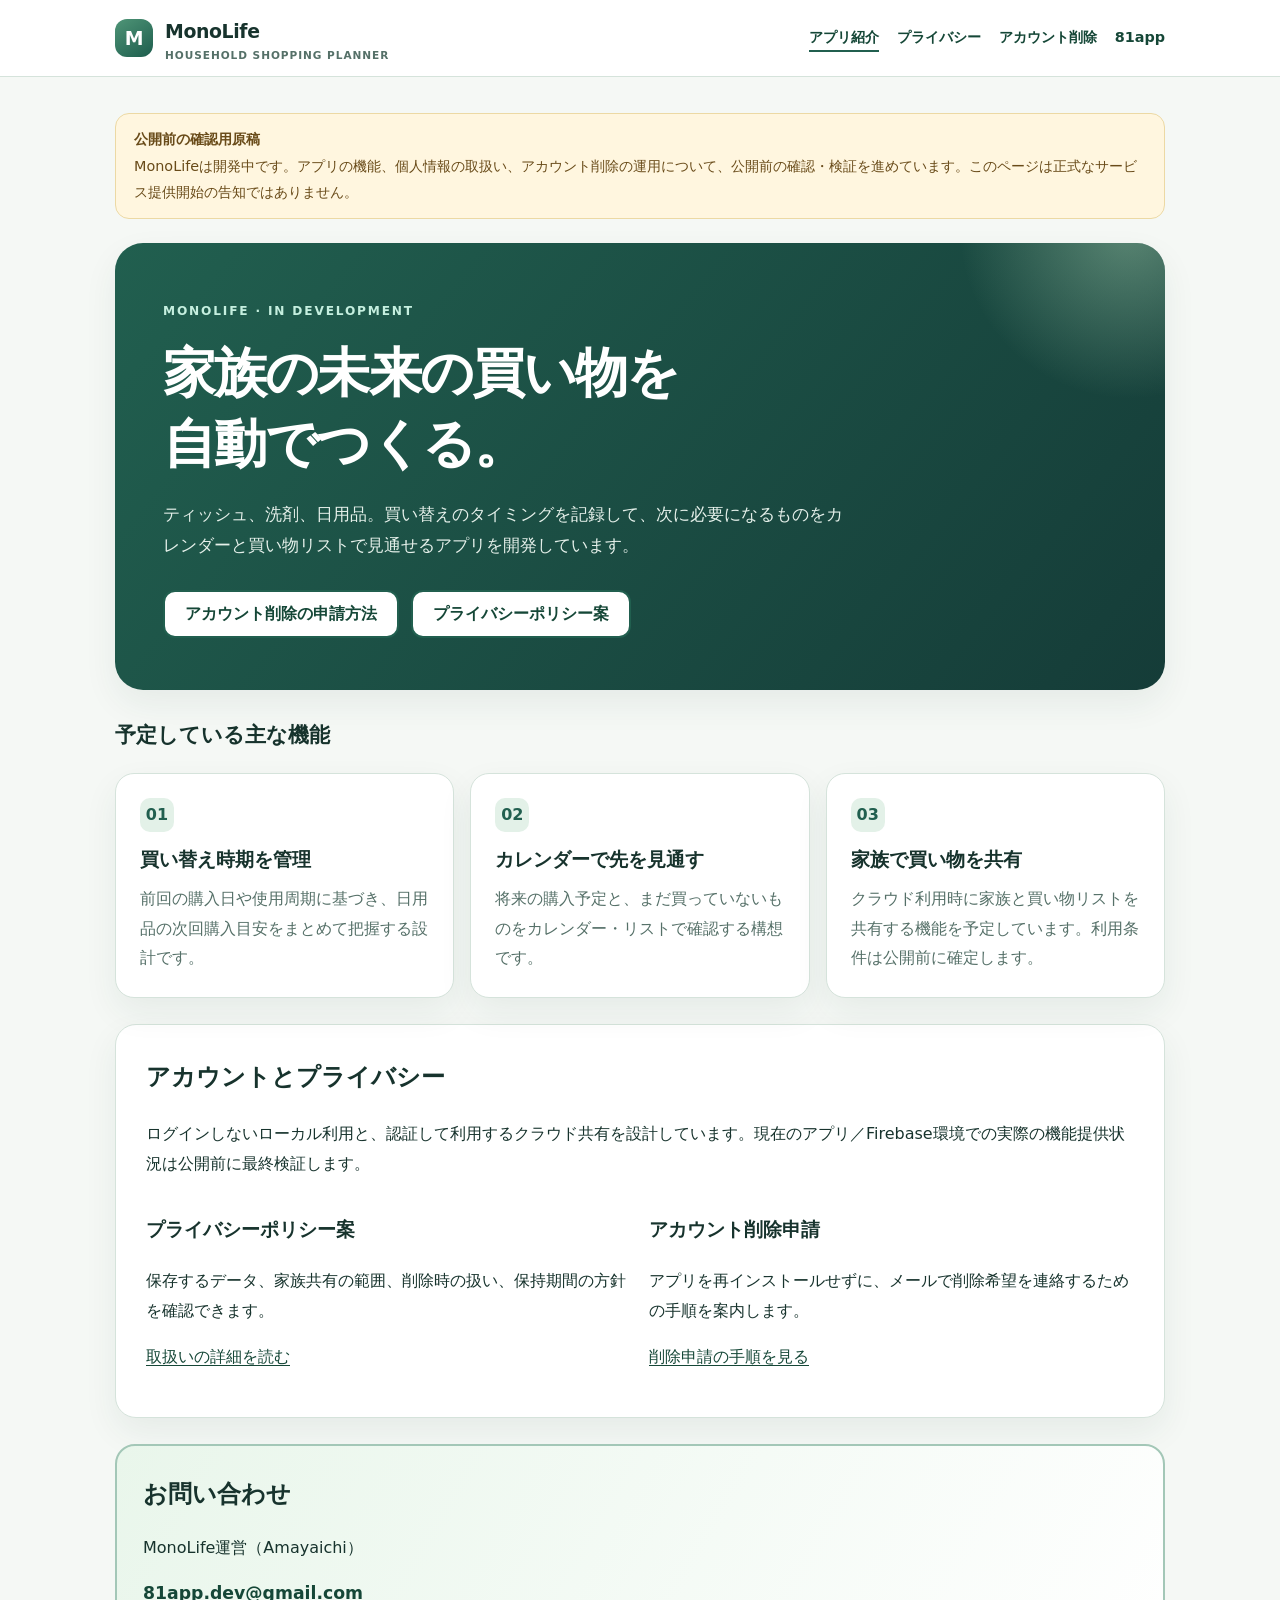
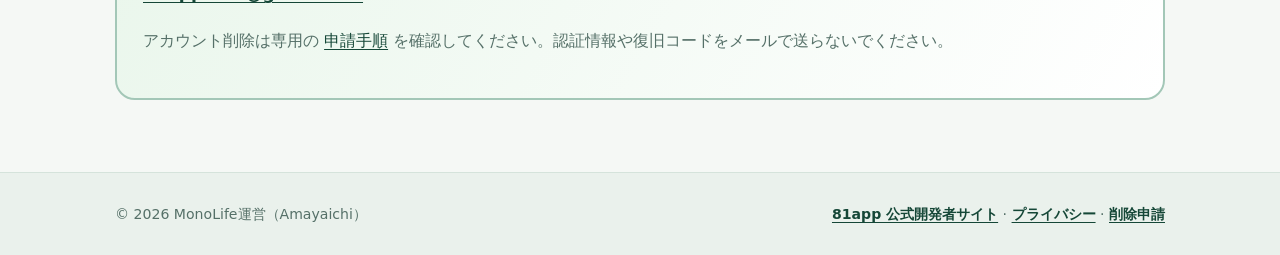
==== monolife/index.html @ e545bc0d "docs(site): add unreleased MonoLife introduction draft" ====
<!doctype html>
<html lang="ja">
<head>
  <meta charset="utf-8">
  <meta name="viewport" content="width=device-width, initial-scale=1">
  <meta name="robots" content="noindex, nofollow">
  <meta name="description" content="MonoLifeは消耗品の買い替え時期と家族の買い物予定を管理する、開発中のアプリです。">
  <title>MonoLife | 家族の未来の買い物を自動でつくる</title>
  <link rel="stylesheet" href="assets/site.css">
</head>
<body>
  <header class="site-header">
    <div class="wrap header-inner">
      <a class="brand" href="./" aria-label="MonoLife トップページ">
        <span class="brand-icon" aria-hidden="true">M</span>
        <span>MonoLife<small>Household shopping planner</small></span>
      </a>
      <nav class="site-nav" aria-label="サイト内ナビゲーション">
        <a href="./" aria-current="page">アプリ紹介</a>
        <a href="privacy-policy/">プライバシー</a>
        <a href="account-deletion/">アカウント削除</a>
        <a href="../">81app</a>
      </nav>
    </div>
  </header>
  <main class="wrap">
    <aside class="notice" aria-label="公開準備中">
      <strong>公開前の確認用原稿</strong>
      MonoLifeは開発中です。アプリの機能、個人情報の取扱い、アカウント削除の運用について、公開前の確認・検証を進めています。このページは正式なサービス提供開始の告知ではありません。
    </aside>
    <section class="hero">
      <span class="eyebrow">MonoLife · In development</span>
      <h1>家族の未来の買い物を<br>自動でつくる。</h1>
      <p>ティッシュ、洗剤、日用品。買い替えのタイミングを記録して、次に必要になるものをカレンダーと買い物リストで見通せるアプリを開発しています。</p>
      <div class="actions">
        <a class="button" href="account-deletion/">アカウント削除の申請方法</a>
        <a class="button" href="privacy-policy/">プライバシーポリシー案</a>
      </div>
    </section>
    <section class="section" aria-labelledby="features-title">
      <h2 id="features-title">予定している主な機能</h2>
      <div class="cards">
        <article class="card">
          <span class="step" aria-hidden="true">01</span>
          <h3>買い替え時期を管理</h3>
          <p>前回の購入日や使用周期に基づき、日用品の次回購入目安をまとめて把握する設計です。</p>
        </article>
        <article class="card">
          <span class="step" aria-hidden="true">02</span>
          <h3>カレンダーで先を見通す</h3>
          <p>将来の購入予定と、まだ買っていないものをカレンダー・リストで確認する構想です。</p>
        </article>
        <article class="card">
          <span class="step" aria-hidden="true">03</span>
          <h3>家族で買い物を共有</h3>
          <p>クラウド利用時に家族と買い物リストを共有する機能を予定しています。利用条件は公開前に確定します。</p>
        </article>
      </div>
    </section>
    <section class="surface" aria-labelledby="account-title">
      <h2 id="account-title">アカウントとプライバシー</h2>
      <p>ログインしないローカル利用と、認証して利用するクラウド共有を設計しています。現在のアプリ／Firebase環境での実際の機能提供状況は公開前に最終検証します。</p>
      <div class="split">
        <div>
          <h3>プライバシーポリシー案</h3>
          <p>保存するデータ、家族共有の範囲、削除時の扱い、保持期間の方針を確認できます。</p>
          <p><a href="privacy-policy/">取扱いの詳細を読む</a></p>
        </div>
        <div>
          <h3>アカウント削除申請</h3>
          <p>アプリを再インストールせずに、メールで削除希望を連絡するための手順を案内します。</p>
          <p><a href="account-deletion/">削除申請の手順を見る</a></p>
        </div>
      </div>
    </section>
    <section class="contact" aria-labelledby="contact-title">
      <h2 id="contact-title">お問い合わせ</h2>
      <p>MonoLife運営（Amayaichi）</p>
      <p><a class="email" href="mailto:81app.dev@gmail.com?subject=MonoLife%20Inquiry">81app.dev@gmail.com</a></p>
      <p class="muted">アカウント削除は専用の <a href="account-deletion/">申請手順</a> を確認してください。認証情報や復旧コードをメールで送らないでください。</p>
    </section>
  </main>
  <footer class="site-footer">
    <div class="wrap footer-inner">
      <p>© 2026 MonoLife運営（Amayaichi）</p>
      <p><a href="../">81app 公式開発者サイト</a> · <a href="privacy-policy/">プライバシー</a> · <a href="account-deletion/">削除申請</a></p>
    </div>
  </footer>
</body>
</html>
---- monolife/assets/site.css ----
:root{
  color-scheme:light;
  --bg:#f5f8f5;--paper:#ffffff;--ink:#17332d;--muted:#557068;
  --brand:#215f4f;--brand-deep:#154737;--mint:#e3f1e8;
  --line:#d5e3db;--warm:#fff6df;--warm-border:#ecd9a4;
  --shadow:0 14px 34px rgba(24,64,52,.07);
}
*{box-sizing:border-box}
html{scroll-behavior:smooth}
body{margin:0;min-height:100vh;color:var(--ink);background:var(--bg);
  font:16px/1.85 system-ui,-apple-system,BlinkMacSystemFont,"Segoe UI","Noto Sans JP",sans-serif}
a{color:var(--brand-deep);text-underline-offset:3px}
a:hover{color:#0d6750}
a:focus-visible,button:focus-visible{outline:3px solid #b78318;outline-offset:4px;border-radius:5px}
.visually-hidden{position:absolute!important;clip:rect(0 0 0 0);height:1px;width:1px;overflow:hidden;white-space:nowrap}
.wrap{width:min(1050px,calc(100% - 40px));margin-inline:auto}
.site-header{background:rgba(255,255,255,.96);border-bottom:1px solid var(--line)}
.header-inner{min-height:76px;display:flex;align-items:center;justify-content:space-between;gap:20px}
.brand{display:flex;align-items:center;gap:12px;text-decoration:none;color:var(--ink);font-size:1.18rem;font-weight:800;letter-spacing:-.02em}
.brand-icon{display:grid;place-items:center;width:38px;height:38px;border-radius:12px;color:white;background:linear-gradient(145deg,#4f9577,#1d5d4d);font-weight:800}
.brand small{display:block;font-size:.66rem;line-height:1.2;color:var(--muted);letter-spacing:.09em;font-weight:700;text-transform:uppercase}
.site-nav{display:flex;gap:18px;flex-wrap:wrap}
.site-nav a{font-size:.9rem;font-weight:700;text-decoration:none}
.site-nav a[aria-current="page"]{border-bottom:2px solid var(--brand);color:var(--brand-deep)}
main{padding:36px 0 72px}
.notice{border:1px solid var(--warm-border);border-radius:14px;background:var(--warm);padding:12px 18px;color:#694b19;font-size:.9rem;margin-bottom:24px}
.notice strong{display:block}
.hero{border-radius:28px;padding:52px 48px;background:linear-gradient(130deg,#215f4f,#153c38);color:#fff;position:relative;overflow:hidden;box-shadow:var(--shadow)}
.hero:after{content:"";position:absolute;width:350px;height:350px;right:-140px;top:-190px;background:radial-gradient(circle,rgba(196,237,200,.38),transparent 69%);pointer-events:none}
.eyebrow{display:inline-block;letter-spacing:.15em;text-transform:uppercase;font-size:.76rem;font-weight:800;color:#c5efdf}
.hero h1{font-size:clamp(2rem,5.5vw,3.3rem);line-height:1.35;margin:12px 0 20px;letter-spacing:-.035em;max-width:790px}
.hero p{font-size:1.06rem;max-width:690px;color:#e5f0ea;margin:0}
.hero .button{color:var(--brand-deep);background:white}
.actions{display:flex;gap:12px;flex-wrap:wrap;margin-top:28px}
.button{display:inline-flex;min-height:48px;align-items:center;justify-content:center;text-align:center;padding:10px 20px;border:2px solid var(--brand);border-radius:12px;background:var(--brand);color:white;text-decoration:none;font-weight:800;line-height:1.4}
.button:hover{background:var(--brand-deep);color:white}
.button.secondary{background:transparent;color:var(--brand-deep)}
.button.secondary:hover{background:var(--mint)}
.button.primary{background:var(--brand);color:white}
.breadcrumbs{font-size:.88rem;color:var(--muted);margin:0 0 20px}
.page-title{font-size:clamp(1.8rem,4vw,2.6rem);letter-spacing:-.035em;line-height:1.3;margin:0 0 12px}
.lead{font-size:1.06rem;color:var(--muted);margin:0 0 32px;max-width:840px}
.section{margin-top:30px}
.section h2{font-size:1.33rem;line-height:1.45;margin:0 0 18px}
.section h3{font-size:1.08rem;margin:18px 0 8px}
.section p{margin:0 0 14px}
.cards{display:grid;grid-template-columns:repeat(3,minmax(0,1fr));gap:16px;margin-top:22px}
.card{background:var(--paper);border:1px solid var(--line);border-radius:19px;padding:24px;box-shadow:var(--shadow)}
.card h2,.card h3{margin:0 0 12px;font-size:1.18rem;line-height:1.4}
.card p{margin:0;color:var(--muted)}
.card .step{display:grid;place-items:center;width:34px;height:34px;border-radius:10px;background:var(--mint);color:var(--brand);font-weight:850;margin-bottom:14px}
.surface{background:var(--paper);border:1px solid var(--line);border-radius:21px;padding:30px;margin-top:26px;box-shadow:var(--shadow)}
.surface h2:first-child{margin-top:0}
.surface > :last-child{margin-bottom:0}
ul,ol{padding-left:1.4em}
li+li{margin-top:7px}
.table-wrap{overflow-x:auto;max-width:100%;margin:18px 0}
table{width:100%;border-collapse:collapse;min-width:540px;font-size:.93rem}
th,td{padding:13px 12px;text-align:left;border-bottom:1px solid var(--line);vertical-align:top}
th{background:#edf5ef;font-weight:800}
.contact{border:2px solid #a3c7b7;background:linear-gradient(120deg,#e9f6eb,#fff);border-radius:20px;padding:26px;margin-top:26px}
.contact h2{margin:0 0 12px}
.email{font-size:1.08rem;font-weight:800;word-break:break-word}
.muted{color:var(--muted)}
.caution{border-left:4px solid #aa7d1f;background:#fff9e9;padding:16px 20px;border-radius:8px;margin:20px 0}
.split{display:grid;grid-template-columns:1fr 1fr;gap:18px}
.site-footer{background:#eaf1ec;border-top:1px solid var(--line);padding:28px 0;color:var(--muted);font-size:.88rem}
.site-footer .footer-inner{display:flex;justify-content:space-between;gap:14px;flex-wrap:wrap}
.site-footer p{margin:0}
.site-footer a{font-weight:700}
@media(max-width:800px){.cards{grid-template-columns:1fr}.split{grid-template-columns:1fr}.hero{padding:34px 24px}.surface{padding:23px}.header-inner{flex-direction:column;align-items:flex-start;padding-block:14px;gap:12px}.site-nav{gap:14px}.wrap{width:min(1050px,calc(100% - 28px))}.contact{padding:22px}}
@media(prefers-reduced-motion:reduce){html{scroll-behavior:auto}}
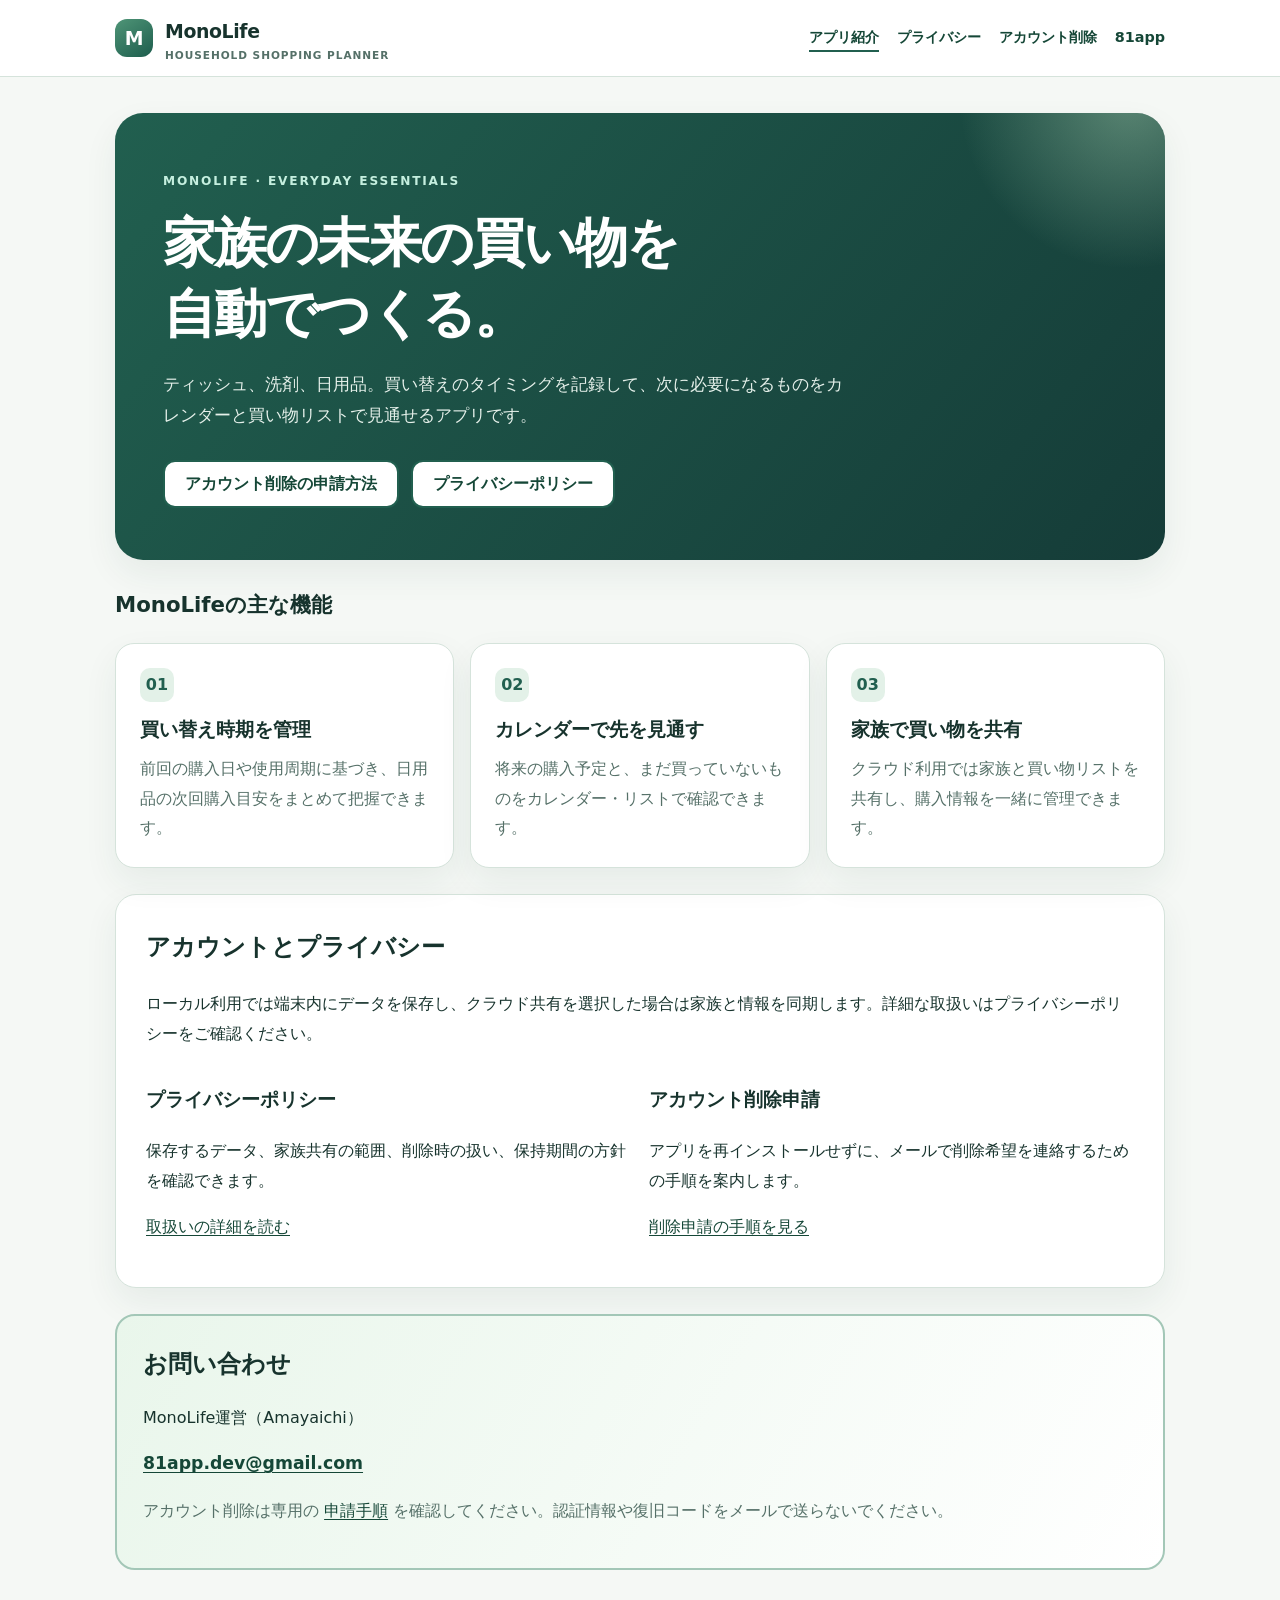
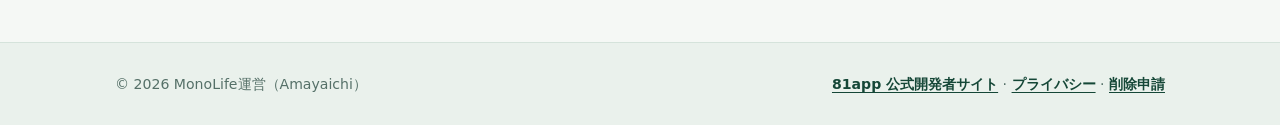
==== commit 4358bfc0: "docs(site): prepare production-facing MonoLife home copy" ====
--- a/monolife/index.html
+++ b/monolife/index.html
@@ -3,8 +3,7 @@
 <head>
   <meta charset="utf-8">
   <meta name="viewport" content="width=device-width, initial-scale=1">
-  <meta name="robots" content="noindex, nofollow">
-  <meta name="description" content="MonoLifeは消耗品の買い替え時期と家族の買い物予定を管理する、開発中のアプリです。">
+  <meta name="description" content="MonoLifeは消耗品の買い替え時期と家族の買い物予定を管理する、アプリです。">
   <title>MonoLife | 家族の未来の買い物を自動でつくる</title>
   <link rel="stylesheet" href="assets/site.css">
 </head>
@@ -24,45 +23,41 @@
     </div>
   </header>
   <main class="wrap">
-    <aside class="notice" aria-label="公開準備中">
-      <strong>公開前の確認用原稿</strong>
-      MonoLifeは開発中です。アプリの機能、個人情報の取扱い、アカウント削除の運用について、公開前の確認・検証を進めています。このページは正式なサービス提供開始の告知ではありません。
-    </aside>
     <section class="hero">
-      <span class="eyebrow">MonoLife · In development</span>
+      <span class="eyebrow">MonoLife · Everyday essentials</span>
       <h1>家族の未来の買い物を<br>自動でつくる。</h1>
-      <p>ティッシュ、洗剤、日用品。買い替えのタイミングを記録して、次に必要になるものをカレンダーと買い物リストで見通せるアプリを開発しています。</p>
+      <p>ティッシュ、洗剤、日用品。買い替えのタイミングを記録して、次に必要になるものをカレンダーと買い物リストで見通せるアプリです。</p>
       <div class="actions">
         <a class="button" href="account-deletion/">アカウント削除の申請方法</a>
-        <a class="button" href="privacy-policy/">プライバシーポリシー案</a>
+        <a class="button" href="privacy-policy/">プライバシーポリシー</a>
       </div>
     </section>
     <section class="section" aria-labelledby="features-title">
-      <h2 id="features-title">予定している主な機能</h2>
+      <h2 id="features-title">MonoLifeの主な機能</h2>
       <div class="cards">
         <article class="card">
           <span class="step" aria-hidden="true">01</span>
           <h3>買い替え時期を管理</h3>
-          <p>前回の購入日や使用周期に基づき、日用品の次回購入目安をまとめて把握する設計です。</p>
+          <p>前回の購入日や使用周期に基づき、日用品の次回購入目安をまとめて把握できます。</p>
         </article>
         <article class="card">
           <span class="step" aria-hidden="true">02</span>
           <h3>カレンダーで先を見通す</h3>
-          <p>将来の購入予定と、まだ買っていないものをカレンダー・リストで確認する構想です。</p>
+          <p>将来の購入予定と、まだ買っていないものをカレンダー・リストで確認できます。</p>
         </article>
         <article class="card">
           <span class="step" aria-hidden="true">03</span>
           <h3>家族で買い物を共有</h3>
-          <p>クラウド利用時に家族と買い物リストを共有する機能を予定しています。利用条件は公開前に確定します。</p>
+          <p>クラウド利用では家族と買い物リストを共有し、購入情報を一緒に管理できます。</p>
         </article>
       </div>
     </section>
     <section class="surface" aria-labelledby="account-title">
       <h2 id="account-title">アカウントとプライバシー</h2>
-      <p>ログインしないローカル利用と、認証して利用するクラウド共有を設計しています。現在のアプリ／Firebase環境での実際の機能提供状況は公開前に最終検証します。</p>
+      <p>ローカル利用では端末内にデータを保存し、クラウド共有を選択した場合は家族と情報を同期します。詳細な取扱いはプライバシーポリシーをご確認ください。</p>
       <div class="split">
         <div>
-          <h3>プライバシーポリシー案</h3>
+          <h3>プライバシーポリシー</h3>
           <p>保存するデータ、家族共有の範囲、削除時の扱い、保持期間の方針を確認できます。</p>
           <p><a href="privacy-policy/">取扱いの詳細を読む</a></p>
         </div>
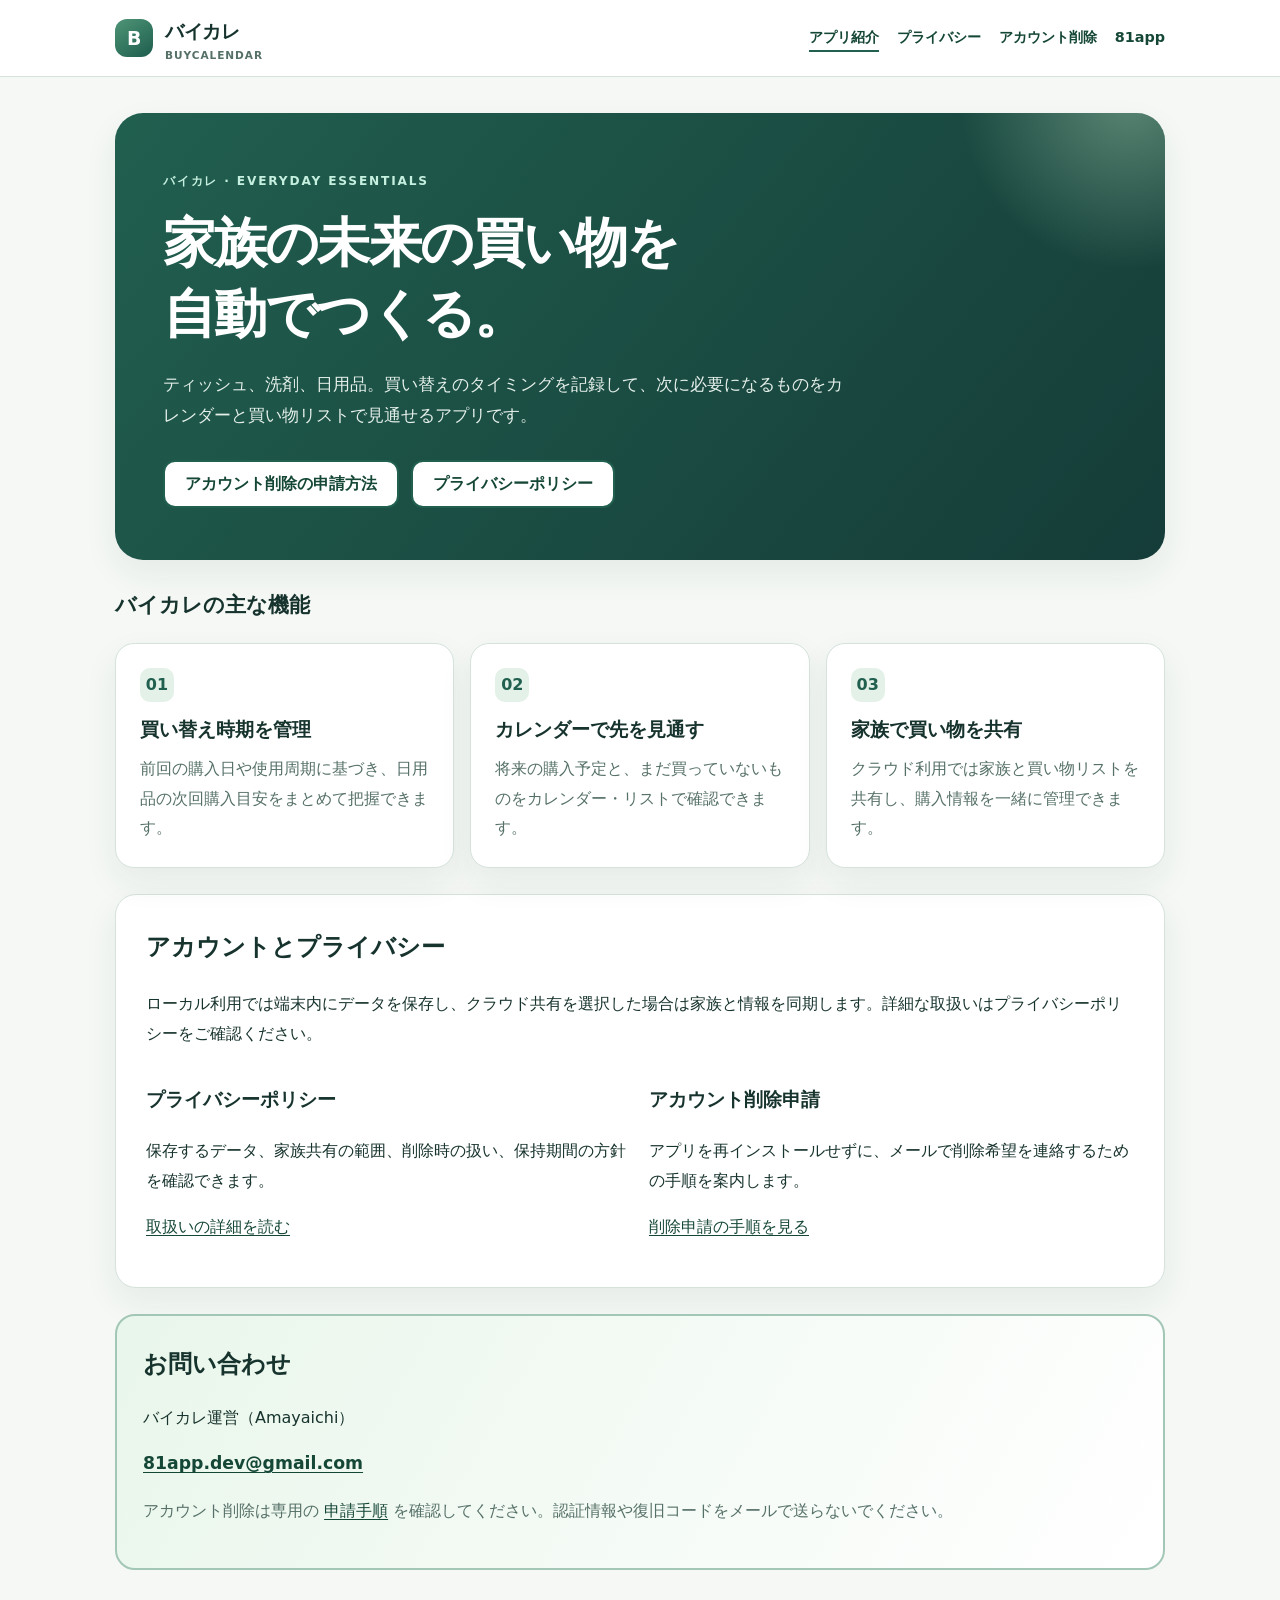
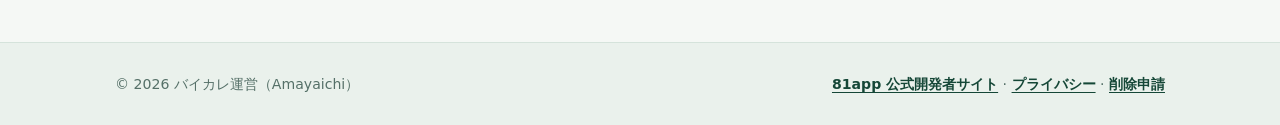
==== commit 0ad9a729: "site: update existing Draft pages to BuyCalendar (バイカレ) branding" ====
--- a/monolife/index.html
+++ b/monolife/index.html
@@ -3,16 +3,16 @@
 <head>
   <meta charset="utf-8">
   <meta name="viewport" content="width=device-width, initial-scale=1">
-  <meta name="description" content="MonoLifeは消耗品の買い替え時期と家族の買い物予定を管理する、アプリです。">
-  <title>MonoLife | 家族の未来の買い物を自動でつくる</title>
+  <meta name="description" content="バイカレ（BuyCalendar）は消耗品の買い替え時期と家族の買い物予定を管理する、アプリです。">
+  <title>バイカレ | 家族の未来の買い物を自動でつくる</title>
   <link rel="stylesheet" href="assets/site.css">
 </head>
 <body>
   <header class="site-header">
     <div class="wrap header-inner">
-      <a class="brand" href="./" aria-label="MonoLife トップページ">
-        <span class="brand-icon" aria-hidden="true">M</span>
-        <span>MonoLife<small>Household shopping planner</small></span>
+      <a class="brand" href="./" aria-label="バイカレ トップページ">
+        <span class="brand-icon" aria-hidden="true">B</span>
+        <span>バイカレ<small>BuyCalendar</small></span>
       </a>
       <nav class="site-nav" aria-label="サイト内ナビゲーション">
         <a href="./" aria-current="page">アプリ紹介</a>
@@ -24,7 +24,7 @@
   </header>
   <main class="wrap">
     <section class="hero">
-      <span class="eyebrow">MonoLife · Everyday essentials</span>
+      <span class="eyebrow">バイカレ · Everyday essentials</span>
       <h1>家族の未来の買い物を<br>自動でつくる。</h1>
       <p>ティッシュ、洗剤、日用品。買い替えのタイミングを記録して、次に必要になるものをカレンダーと買い物リストで見通せるアプリです。</p>
       <div class="actions">
@@ -33,7 +33,7 @@
       </div>
     </section>
     <section class="section" aria-labelledby="features-title">
-      <h2 id="features-title">MonoLifeの主な機能</h2>
+      <h2 id="features-title">バイカレの主な機能</h2>
       <div class="cards">
         <article class="card">
           <span class="step" aria-hidden="true">01</span>
@@ -70,14 +70,14 @@
     </section>
     <section class="contact" aria-labelledby="contact-title">
       <h2 id="contact-title">お問い合わせ</h2>
-      <p>MonoLife運営（Amayaichi）</p>
-      <p><a class="email" href="mailto:81app.dev@gmail.com?subject=MonoLife%20Inquiry">81app.dev@gmail.com</a></p>
+      <p>バイカレ運営（Amayaichi）</p>
+      <p><a class="email" href="mailto:81app.dev@gmail.com?subject=BuyCalendar%20Inquiry">81app.dev@gmail.com</a></p>
       <p class="muted">アカウント削除は専用の <a href="account-deletion/">申請手順</a> を確認してください。認証情報や復旧コードをメールで送らないでください。</p>
     </section>
   </main>
   <footer class="site-footer">
     <div class="wrap footer-inner">
-      <p>© 2026 MonoLife運営（Amayaichi）</p>
+      <p>© 2026 バイカレ運営（Amayaichi）</p>
       <p><a href="../">81app 公式開発者サイト</a> · <a href="privacy-policy/">プライバシー</a> · <a href="account-deletion/">削除申請</a></p>
     </div>
   </footer>
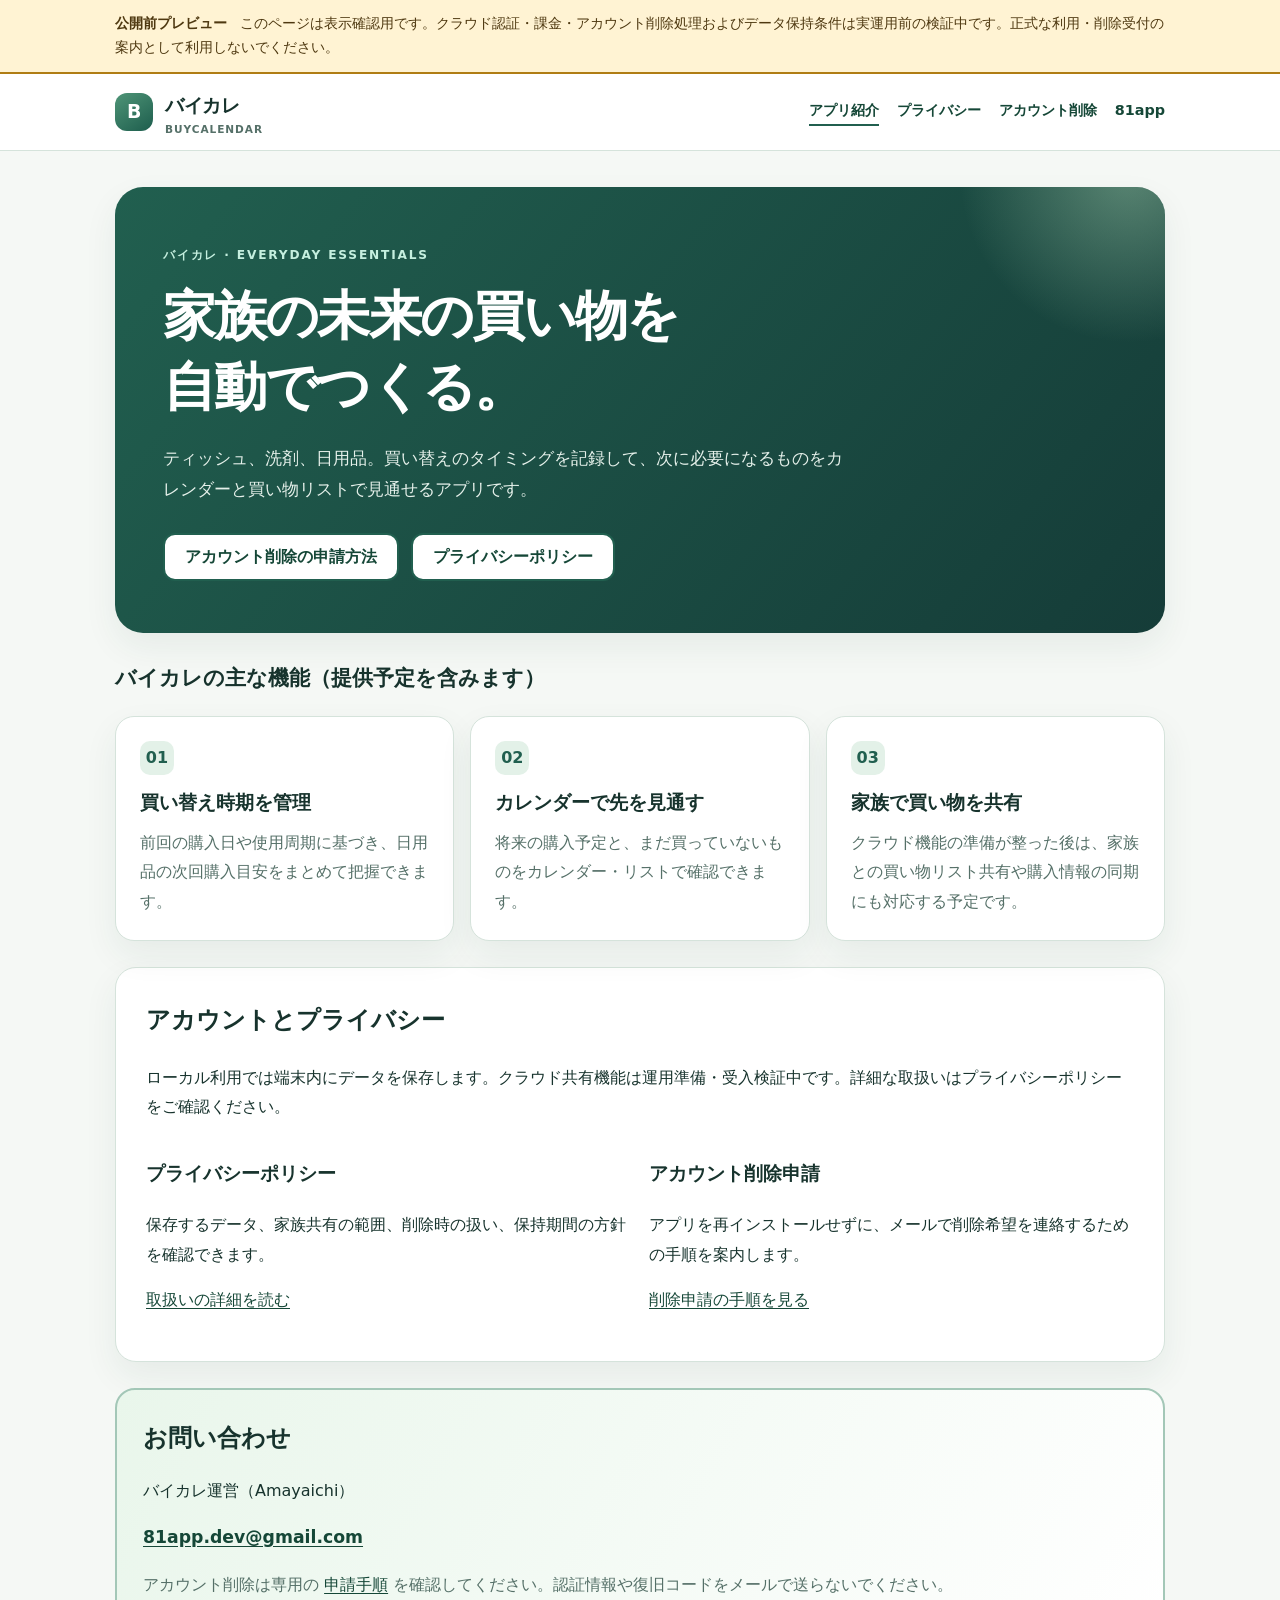
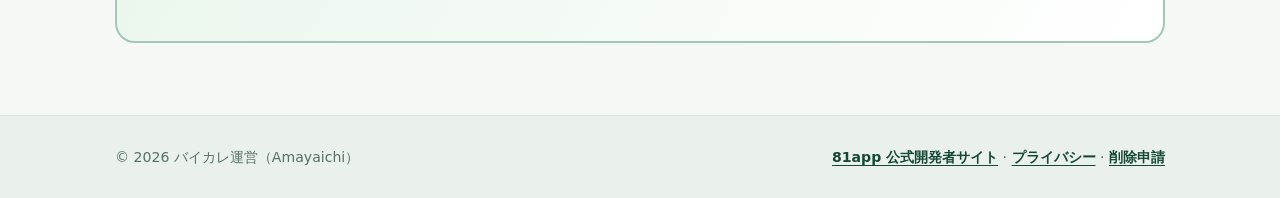
==== commit 91301739: "site: mark public preview and gate unverified deletion/retention claims" ====
--- a/monolife/index.html
+++ b/monolife/index.html
@@ -3,11 +3,15 @@
 <head>
   <meta charset="utf-8">
   <meta name="viewport" content="width=device-width, initial-scale=1">
+  <meta name="robots" content="noindex, nofollow">
   <meta name="description" content="バイカレ（BuyCalendar）は消耗品の買い替え時期と家族の買い物予定を管理する、アプリです。">
   <title>バイカレ | 家族の未来の買い物を自動でつくる</title>
   <link rel="stylesheet" href="assets/site.css">
 </head>
 <body>
+  <div class="preview-banner" role="note">
+    <div class="wrap"><strong>公開前プレビュー</strong> このページは表示確認用です。クラウド認証・課金・アカウント削除処理およびデータ保持条件は実運用前の検証中です。正式な利用・削除受付の案内として利用しないでください。</div>
+  </div>
   <header class="site-header">
     <div class="wrap header-inner">
       <a class="brand" href="./" aria-label="バイカレ トップページ">
@@ -33,7 +37,7 @@
       </div>
     </section>
     <section class="section" aria-labelledby="features-title">
-      <h2 id="features-title">バイカレの主な機能</h2>
+      <h2 id="features-title">バイカレの主な機能（提供予定を含みます）</h2>
       <div class="cards">
         <article class="card">
           <span class="step" aria-hidden="true">01</span>
@@ -48,13 +52,13 @@
         <article class="card">
           <span class="step" aria-hidden="true">03</span>
           <h3>家族で買い物を共有</h3>
-          <p>クラウド利用では家族と買い物リストを共有し、購入情報を一緒に管理できます。</p>
+          <p>クラウド機能の準備が整った後は、家族との買い物リスト共有や購入情報の同期にも対応する予定です。</p>
         </article>
       </div>
     </section>
     <section class="surface" aria-labelledby="account-title">
       <h2 id="account-title">アカウントとプライバシー</h2>
-      <p>ローカル利用では端末内にデータを保存し、クラウド共有を選択した場合は家族と情報を同期します。詳細な取扱いはプライバシーポリシーをご確認ください。</p>
+      <p>ローカル利用では端末内にデータを保存します。クラウド共有機能は運用準備・受入検証中です。詳細な取扱いはプライバシーポリシーをご確認ください。</p>
       <div class="split">
         <div>
           <h3>プライバシーポリシー</h3>
--- a/monolife/assets/site.css
+++ b/monolife/assets/site.css
@@ -70,3 +70,8 @@
 .site-footer a{font-weight:700}
 @media(max-width:800px){.cards{grid-template-columns:1fr}.split{grid-template-columns:1fr}.hero{padding:34px 24px}.surface{padding:23px}.header-inner{flex-direction:column;align-items:flex-start;padding-block:14px;gap:12px}.site-nav{gap:14px}.wrap{width:min(1050px,calc(100% - 28px))}.contact{padding:22px}}
 @media(prefers-reduced-motion:reduce){html{scroll-behavior:auto}}
+
+/* Temporary public preview notice; remove when formal acceptance is complete. */
+.preview-banner{background:#fff3d3;border-bottom:2px solid #b07d14;color:#4e3810;padding:12px 0;font-size:.9rem;line-height:1.65}
+.preview-banner strong{margin-right:.6em}
+.button-disabled,.button-disabled:hover{opacity:.65;cursor:not-allowed;color:white;background:var(--brand-deep)}
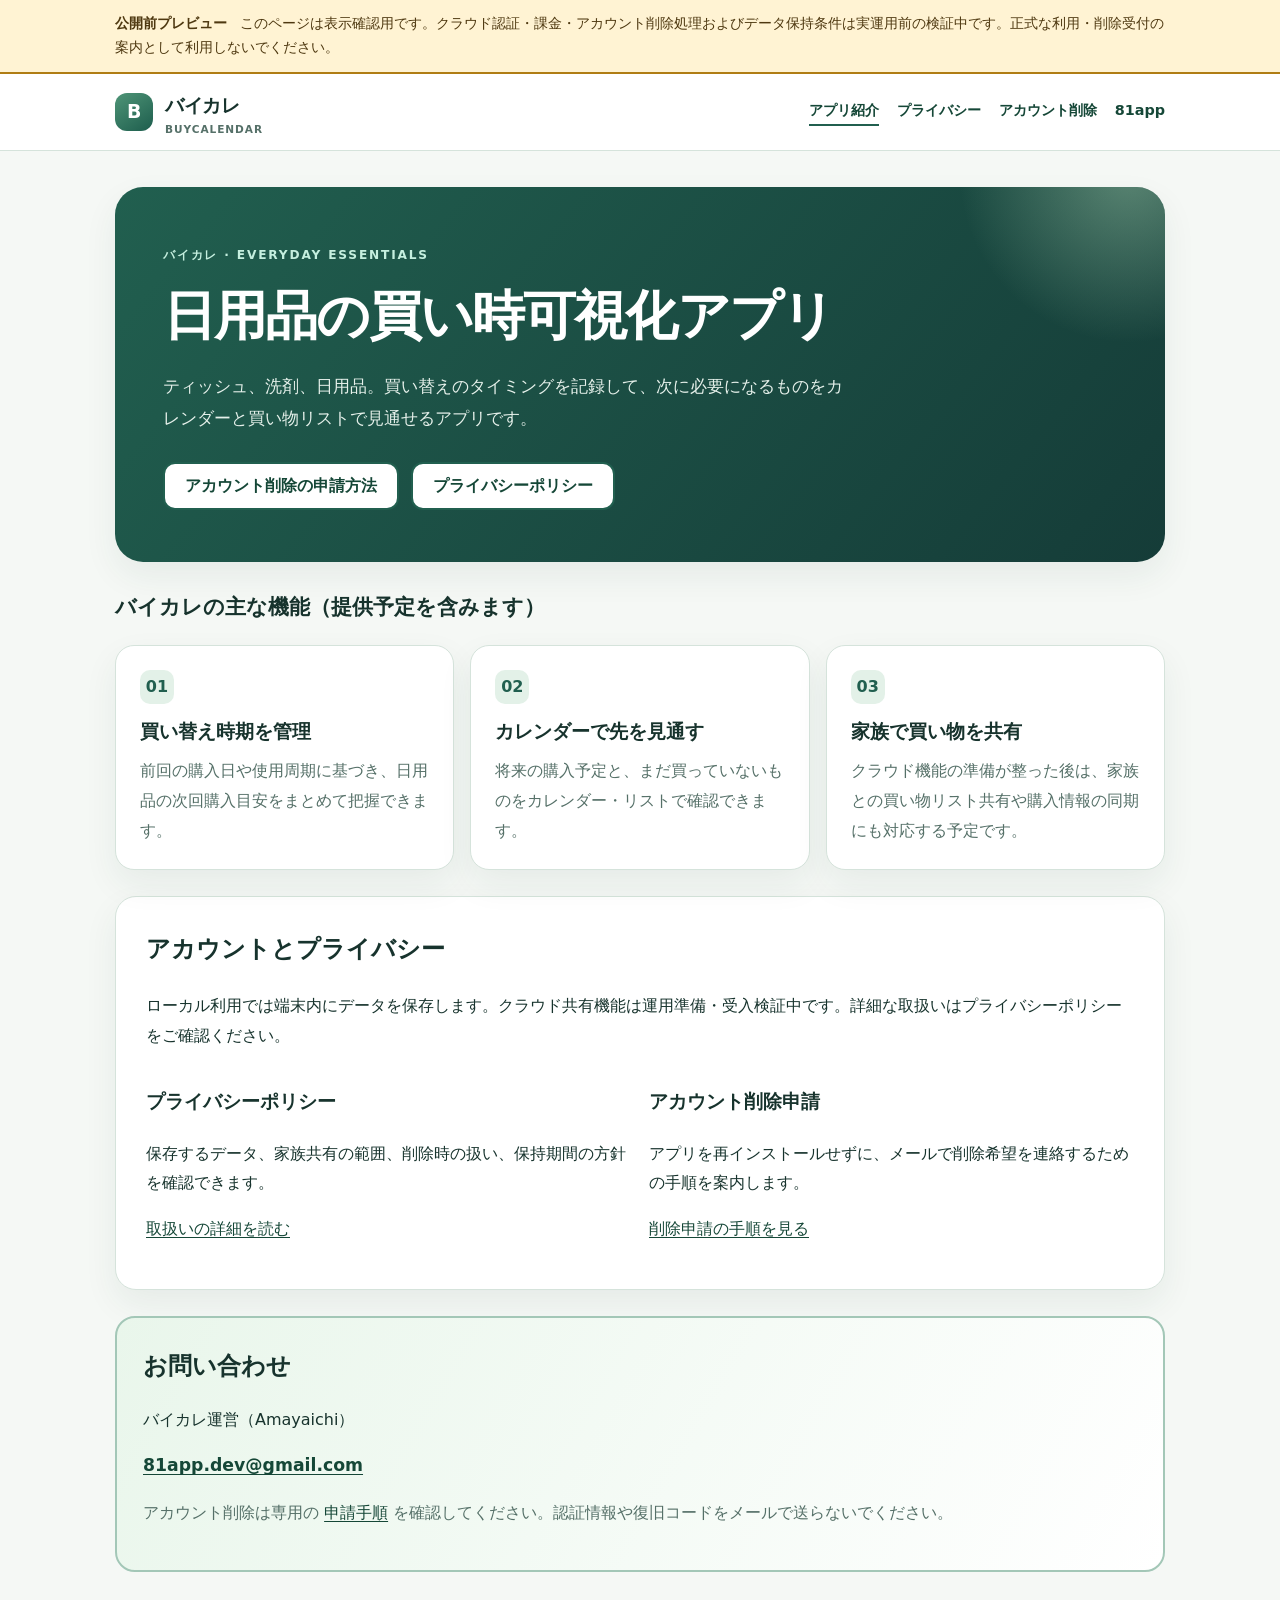
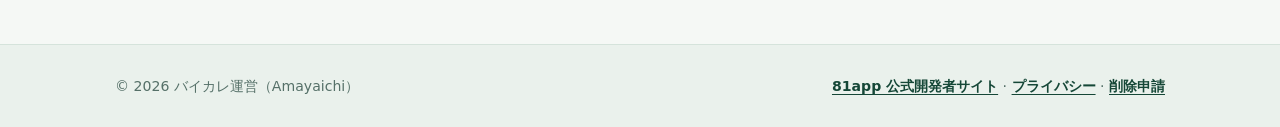
==== commit f83371ae: "site: use concise BuyCalendar everyday-items headline" ====
--- a/monolife/index.html
+++ b/monolife/index.html
@@ -5,7 +5,7 @@
   <meta name="viewport" content="width=device-width, initial-scale=1">
   <meta name="robots" content="noindex, nofollow">
   <meta name="description" content="バイカレ（BuyCalendar）は消耗品の買い替え時期と家族の買い物予定を管理する、アプリです。">
-  <title>バイカレ | 家族の未来の買い物を自動でつくる</title>
+  <title>バイカレ | 日用品の買い時可視化アプリ</title>
   <link rel="stylesheet" href="assets/site.css">
 </head>
 <body>
@@ -29,7 +29,7 @@
   <main class="wrap">
     <section class="hero">
       <span class="eyebrow">バイカレ · Everyday essentials</span>
-      <h1>家族の未来の買い物を<br>自動でつくる。</h1>
+      <h1>日用品の買い時可視化アプリ</h1>
       <p>ティッシュ、洗剤、日用品。買い替えのタイミングを記録して、次に必要になるものをカレンダーと買い物リストで見通せるアプリです。</p>
       <div class="actions">
         <a class="button" href="account-deletion/">アカウント削除の申請方法</a>
